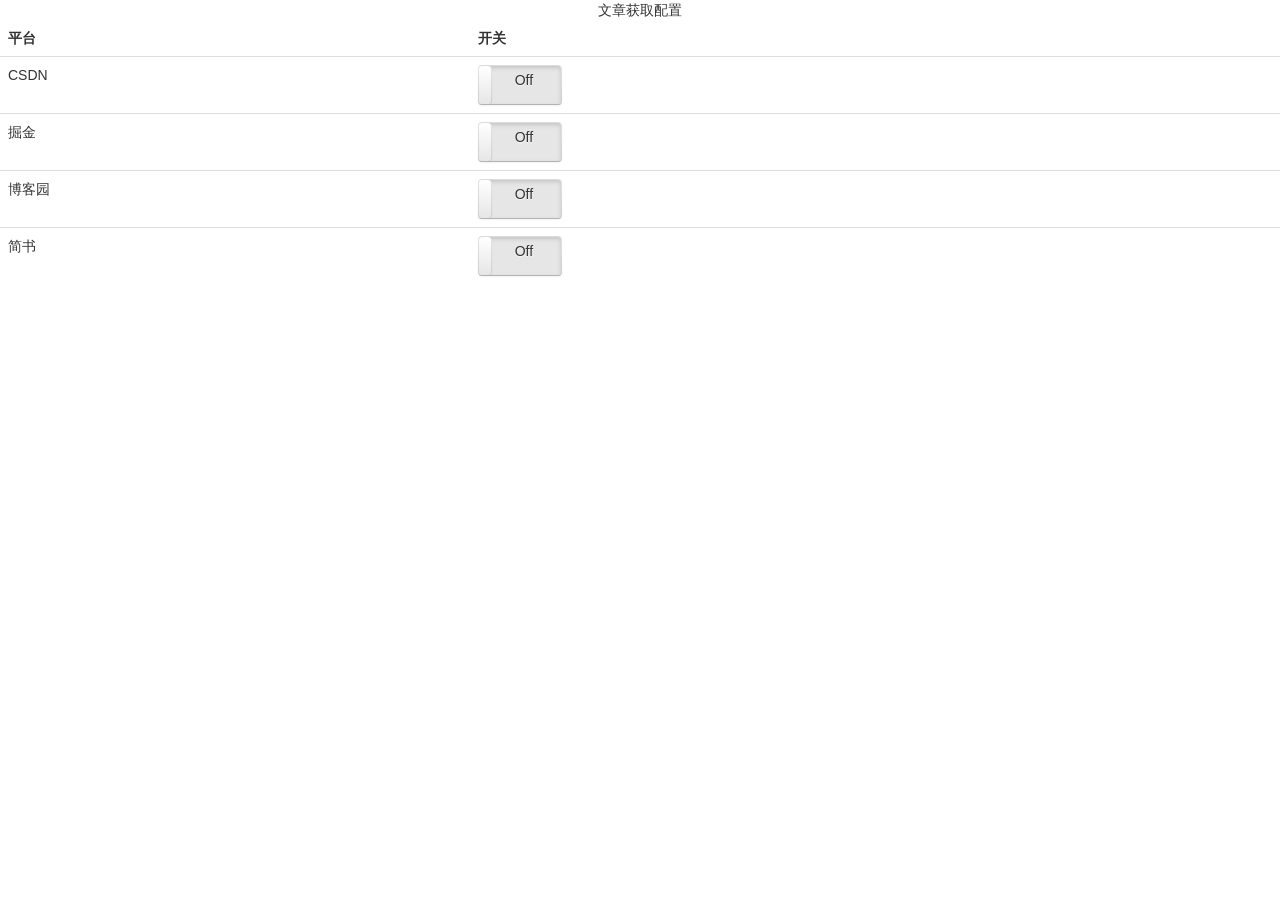
==== html/index.html @ 1c3d549b "完成简书文章复制" ====
<!DOCTYPE html>
<html lang="en">
<head>
    <meta charset="UTF-8">
    <meta name="viewport" content="width=device-width, initial-scale=1.0">
    <title>Title</title>
    <link rel="stylesheet" href="../css/bootstrap-responsive.min.css">
    <link rel="stylesheet" href="../css/bootstrap.min.css">
    <script src="../js/baseJs/jquery-2.2.1.js"></script>
    <script src="../js/baseJs/bootstrap.min.js"></script>
    <link href="../css/bootstrap-toggle.min.css" rel="stylesheet">
    <script src="../js/baseJs/bootstrap-toggle.min.js"></script>
    <script src="../js/index.js"></script>
    <script src="../css/index.css"></script>
</head>
<body>

<table class="table">
    <caption>文章获取配置</caption>
    <thead>
    <tr>
        <th>平台</th>
        <th>开关</th>
    </tr>
    </thead>
    <tbody>
    <tr>
        <td>CSDN</td>
        <td><input type="checkbox" data-toggle="toggle" name="csdn" data-size="small"></td>
    </tr>
    <tr>
        <td>掘金</td>
        <td><input type="checkbox" data-toggle="toggle" name="juejin" data-size="small"></td>
    </tr>
    <tr>
        <td>博客园</td>
        <td><input type="checkbox" data-toggle="toggle" name="bokeyuan" data-size="small"></td>
    </tr>
    <tr>
        <td>简书</td>
        <td><input type="checkbox" data-toggle="toggle" name="jianshu" data-size="small"></td>
    </tr>
    </tbody>
</table>


</body>
</html>
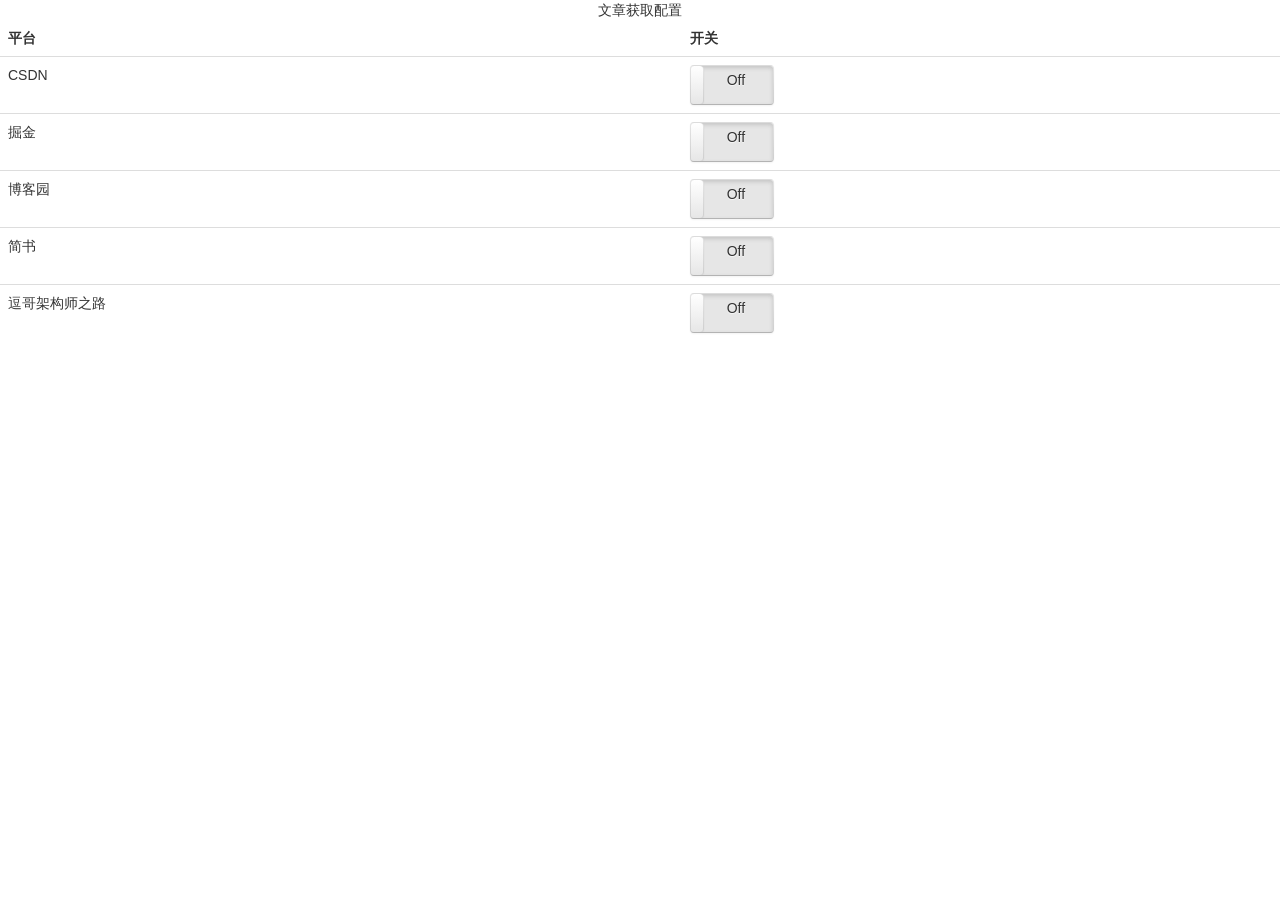
==== commit dcbfb5d7: "add" ====
--- a/html/index.html
+++ b/html/index.html
@@ -40,8 +40,14 @@
         <td>简书</td>
         <td><input type="checkbox" data-toggle="toggle" name="jianshu" data-size="small"></td>
     </tr>
+
+    <tr>
+        <td>逗哥架构师之路</td>
+        <td><input type="checkbox" data-toggle="toggle" name="dgstack" data-size="small"></td>
+    </tr>
     </tbody>
 </table>
+
 
 
 </body>
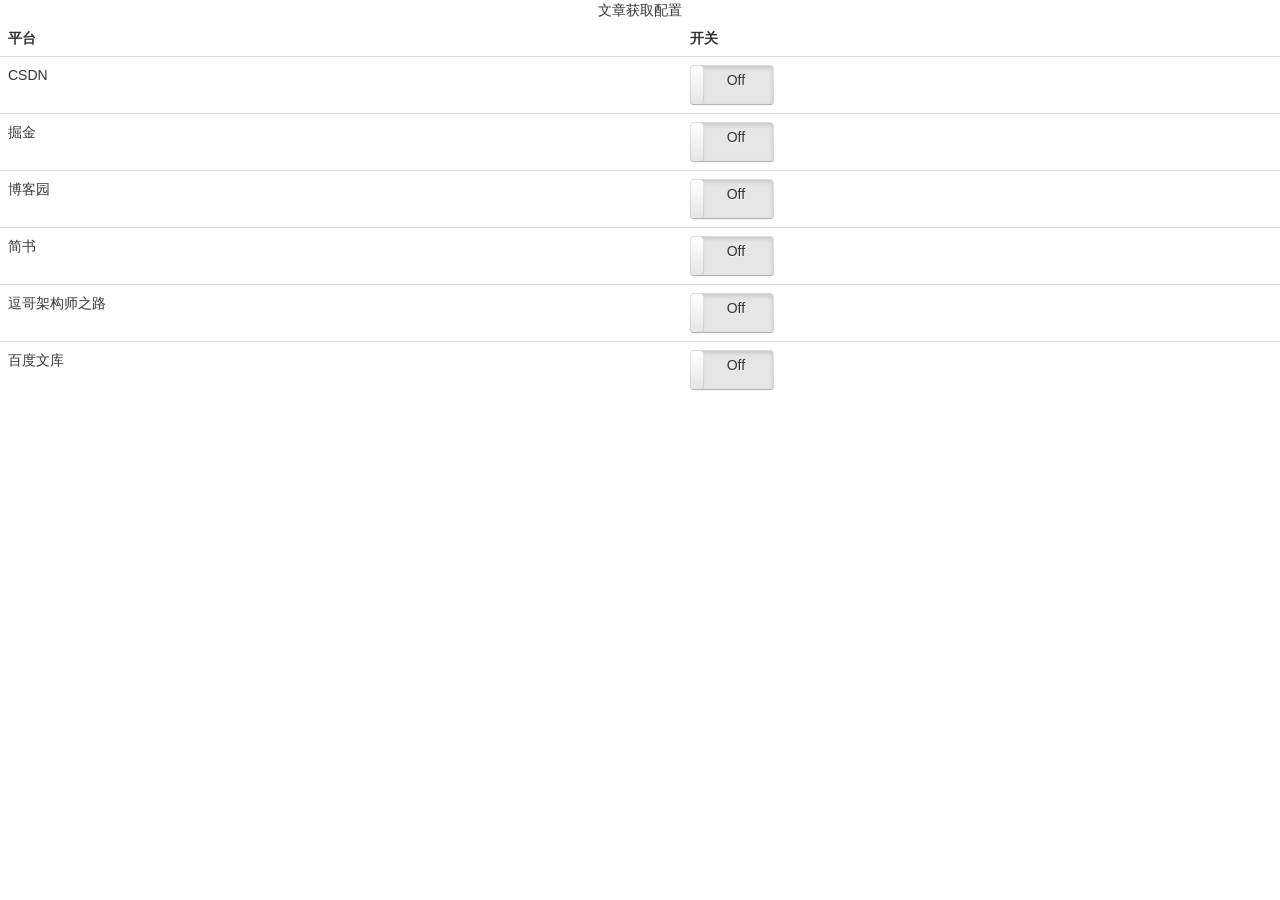
==== commit 2ffb9988: "updagte" ====
--- a/html/index.html
+++ b/html/index.html
@@ -45,6 +45,11 @@
         <td>逗哥架构师之路</td>
         <td><input type="checkbox" data-toggle="toggle" name="dgstack" data-size="small"></td>
     </tr>
+
+    <tr>
+        <td>百度文库</td>
+        <td><input type="checkbox" data-toggle="toggle" name="bdwk" data-size="small"></td>
+    </tr>
     </tbody>
 </table>
 
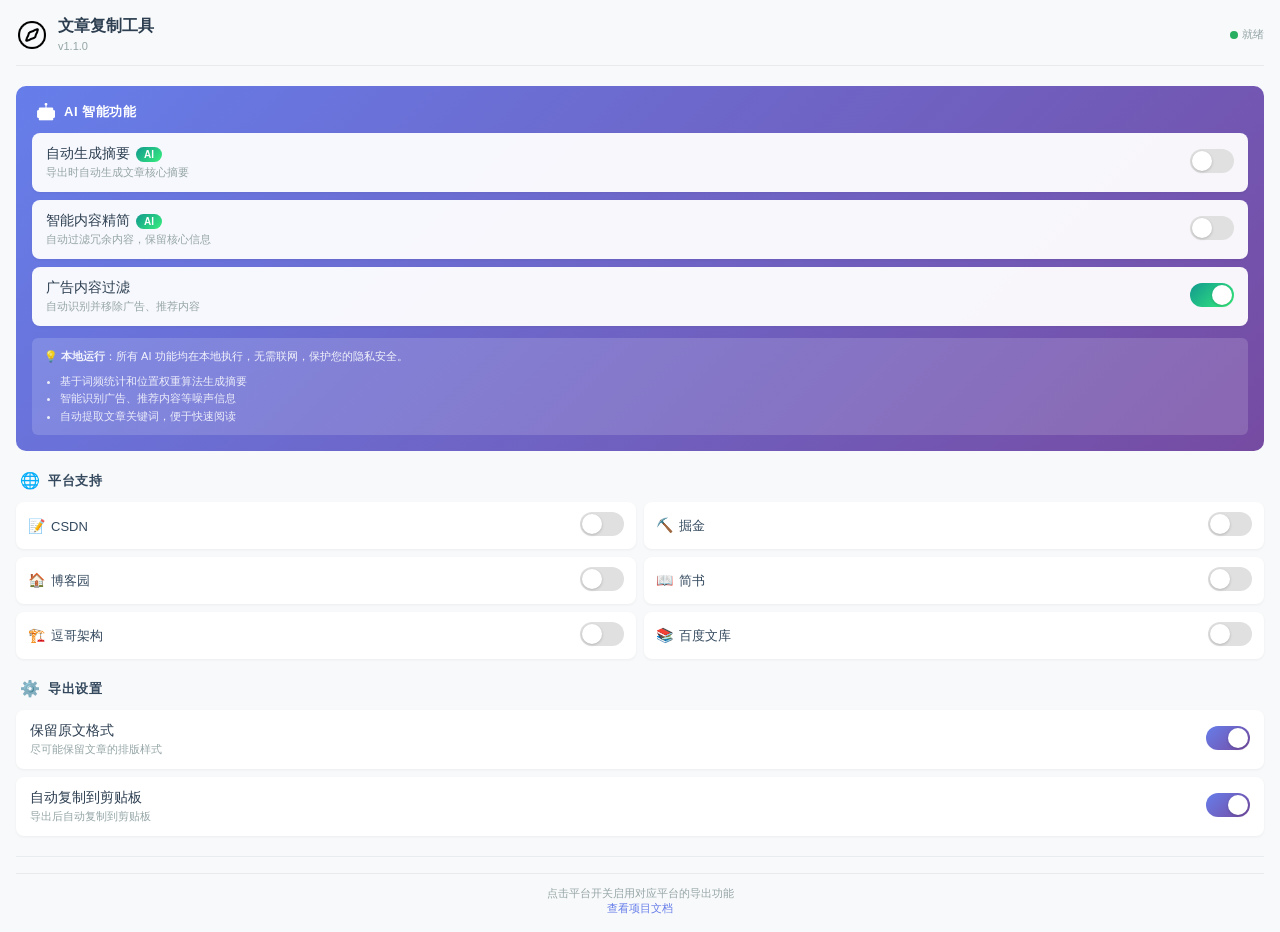
==== commit a3711add: "feat: 首次提交我的代码" ====
--- a/html/index.html
+++ b/html/index.html
@@ -1,63 +1,183 @@
 <!DOCTYPE html>
-<html lang="en">
+<html lang="zh-CN">
 <head>
     <meta charset="UTF-8">
     <meta name="viewport" content="width=device-width, initial-scale=1.0">
-    <title>Title</title>
-    <link rel="stylesheet" href="../css/bootstrap-responsive.min.css">
-    <link rel="stylesheet" href="../css/bootstrap.min.css">
+    <title>文章复制工具</title>
+    <link rel="stylesheet" href="../css/style.css">
     <script src="../js/baseJs/jquery-2.2.1.js"></script>
-    <script src="../js/baseJs/bootstrap.min.js"></script>
-    <link href="../css/bootstrap-toggle.min.css" rel="stylesheet">
-    <script src="../js/baseJs/bootstrap-toggle.min.js"></script>
     <script src="../js/index.js"></script>
-    <script src="../css/index.css"></script>
 </head>
 <body>
+    <div class="container">
+        <header class="header">
+            <div class="header-title">
+                <img src="../img/icon.png" alt="Logo" class="header-icon">
+                <div>
+                    <h1>文章复制工具</h1>
+                    <span class="header-version">v1.1.0</span>
+                </div>
+            </div>
+            <div class="status-indicator">
+                <span class="status-dot"></span>
+                <span style="font-size: 11px; color: #95a5a6;">就绪</span>
+            </div>
+        </header>
 
-<table class="table">
-    <caption>文章获取配置</caption>
-    <thead>
-    <tr>
-        <th>平台</th>
-        <th>开关</th>
-    </tr>
-    </thead>
-    <tbody>
-    <tr>
-        <td>CSDN</td>
-        <td><input type="checkbox" data-toggle="toggle" name="csdn" data-size="small"></td>
-    </tr>
-    <tr>
-        <td>掘金</td>
-        <td><input type="checkbox" data-toggle="toggle" name="juejin" data-size="small"></td>
-    </tr>
-    <tr>
-        <td>博客园</td>
-        <td><input type="checkbox" data-toggle="toggle" name="bokeyuan" data-size="small"></td>
-    </tr>
-    <tr>
-        <td>简书</td>
-        <td><input type="checkbox" data-toggle="toggle" name="jianshu" data-size="small"></td>
-    </tr>
+        <section class="ai-features">
+            <div class="section-header">
+                <span class="section-icon">🤖</span>
+                <span class="section-title">AI 智能功能</span>
+            </div>
+            
+            <div class="settings-list">
+                <div class="setting-item ai-item">
+                    <div class="setting-info">
+                        <div style="display: flex; align-items: center;">
+                            <span class="setting-label">自动生成摘要</span>
+                            <span class="ai-badge">AI</span>
+                        </div>
+                        <span class="setting-desc">导出时自动生成文章核心摘要</span>
+                    </div>
+                    <label class="toggle">
+                        <input type="checkbox" id="aiSummary" class="toggle-switch ai-toggle">
+                    </label>
+                </div>
 
-    <tr>
-        <td>逗哥架构师之路</td>
-        <td><input type="checkbox" data-toggle="toggle" name="dgstack" data-size="small"></td>
-    </tr>
+                <div class="setting-item ai-item">
+                    <div class="setting-info">
+                        <div style="display: flex; align-items: center;">
+                            <span class="setting-label">智能内容精简</span>
+                            <span class="ai-badge">AI</span>
+                        </div>
+                        <span class="setting-desc">自动过滤冗余内容，保留核心信息</span>
+                    </div>
+                    <label class="toggle">
+                        <input type="checkbox" id="aiSimplify" class="toggle-switch ai-toggle">
+                    </label>
+                </div>
 
-    <tr>
-        <td>百度文库</td>
-        <td><input type="checkbox" data-toggle="toggle" name="bdwk" data-size="small"></td>
-    </tr>
-    </tbody>
-</table>
+                <div class="setting-item ai-item">
+                    <div class="setting-info">
+                        <span class="setting-label">广告内容过滤</span>
+                        <span class="setting-desc">自动识别并移除广告、推荐内容</span>
+                    </div>
+                    <label class="toggle">
+                        <input type="checkbox" id="adFilter" class="toggle-switch ai-toggle" checked>
+                    </label>
+                </div>
+            </div>
 
+            <div class="ai-features-info">
+                <p>💡 <strong>本地运行</strong>：所有 AI 功能均在本地执行，无需联网，保护您的隐私安全。</p>
+                <ul>
+                    <li>基于词频统计和位置权重算法生成摘要</li>
+                    <li>智能识别广告、推荐内容等噪声信息</li>
+                    <li>自动提取文章关键词，便于快速阅读</li>
+                </ul>
+            </div>
+        </section>
 
+        <section class="section">
+            <div class="section-header">
+                <span class="section-icon">🌐</span>
+                <span class="section-title">平台支持</span>
+            </div>
+            
+            <div class="platforms-grid">
+                <div class="platform-item">
+                    <span class="platform-name">
+                        <span class="platform-icon">📝</span>CSDN
+                    </span>
+                    <label class="toggle">
+                        <input type="checkbox" id="csdn" class="toggle-switch">
+                    </label>
+                </div>
 
+                <div class="platform-item">
+                    <span class="platform-name">
+                        <span class="platform-icon">⛏️</span>掘金
+                    </span>
+                    <label class="toggle">
+                        <input type="checkbox" id="juejin" class="toggle-switch">
+                    </label>
+                </div>
+
+                <div class="platform-item">
+                    <span class="platform-name">
+                        <span class="platform-icon">🏠</span>博客园
+                    </span>
+                    <label class="toggle">
+                        <input type="checkbox" id="bokeyuan" class="toggle-switch">
+                    </label>
+                </div>
+
+                <div class="platform-item">
+                    <span class="platform-name">
+                        <span class="platform-icon">📖</span>简书
+                    </span>
+                    <label class="toggle">
+                        <input type="checkbox" id="jianshu" class="toggle-switch">
+                    </label>
+                </div>
+
+                <div class="platform-item">
+                    <span class="platform-name">
+                        <span class="platform-icon">🏗️</span>逗哥架构
+                    </span>
+                    <label class="toggle">
+                        <input type="checkbox" id="dgstack" class="toggle-switch">
+                    </label>
+                </div>
+
+                <div class="platform-item">
+                    <span class="platform-name">
+                        <span class="platform-icon">📚</span>百度文库
+                    </span>
+                    <label class="toggle">
+                        <input type="checkbox" id="bdwk" class="toggle-switch">
+                    </label>
+                </div>
+            </div>
+        </section>
+
+        <section class="section">
+            <div class="section-header">
+                <span class="section-icon">⚙️</span>
+                <span class="section-title">导出设置</span>
+            </div>
+            
+            <div class="settings-list">
+                <div class="setting-item">
+                    <div class="setting-info">
+                        <span class="setting-label">保留原文格式</span>
+                        <span class="setting-desc">尽可能保留文章的排版样式</span>
+                    </div>
+                    <label class="toggle">
+                        <input type="checkbox" id="keepFormat" class="toggle-switch" checked>
+                    </label>
+                </div>
+
+                <div class="setting-item">
+                    <div class="setting-info">
+                        <span class="setting-label">自动复制到剪贴板</span>
+                        <span class="setting-desc">导出后自动复制到剪贴板</span>
+                    </div>
+                    <label class="toggle">
+                        <input type="checkbox" id="autoCopy" class="toggle-switch" checked>
+                    </label>
+                </div>
+            </div>
+        </section>
+
+        <div class="divider"></div>
+
+        <footer class="footer">
+            <p class="footer-text">
+                点击平台开关启用对应平台的导出功能<br>
+                <a href="https://github.com/fandsimple/chrome_copy" class="footer-link" target="_blank">查看项目文档</a>
+            </p>
+        </footer>
+    </div>
 </body>
 </html>
-
-
-
-
--- a/css/style.css
+++ b/css/style.css
@@ -0,0 +1,379 @@
+* {
+    margin: 0;
+    padding: 0;
+    box-sizing: border-box;
+}
+
+body {
+    font-family: -apple-system, BlinkMacSystemFont, 'Segoe UI', Roboto, 'Helvetica Neue', Arial, sans-serif;
+    font-size: 14px;
+    color: #333;
+    background-color: #f8f9fa;
+    min-width: 320px;
+}
+
+.container {
+    padding: 16px;
+}
+
+.header {
+    display: flex;
+    align-items: center;
+    justify-content: space-between;
+    margin-bottom: 20px;
+    padding-bottom: 12px;
+    border-bottom: 1px solid #e9ecef;
+}
+
+.header-title {
+    display: flex;
+    align-items: center;
+    gap: 10px;
+}
+
+.header-icon {
+    width: 32px;
+    height: 32px;
+    border-radius: 6px;
+}
+
+.header-title h1 {
+    font-size: 16px;
+    font-weight: 600;
+    color: #2c3e50;
+}
+
+.header-version {
+    font-size: 11px;
+    color: #95a5a6;
+}
+
+.section {
+    margin-bottom: 20px;
+}
+
+.section-header {
+    display: flex;
+    align-items: center;
+    gap: 8px;
+    margin-bottom: 12px;
+    padding-left: 4px;
+}
+
+.section-icon {
+    font-size: 16px;
+}
+
+.section-title {
+    font-size: 13px;
+    font-weight: 600;
+    color: #34495e;
+    text-transform: uppercase;
+    letter-spacing: 0.5px;
+}
+
+.ai-features {
+    background: linear-gradient(135deg, #667eea 0%, #764ba2 100%);
+    border-radius: 10px;
+    padding: 16px;
+    margin-bottom: 20px;
+}
+
+.ai-features .section-title {
+    color: #fff;
+}
+
+.ai-features .section-icon {
+    filter: brightness(0) invert(1);
+}
+
+.settings-list {
+    display: flex;
+    flex-direction: column;
+    gap: 8px;
+}
+
+.setting-item {
+    display: flex;
+    align-items: center;
+    justify-content: space-between;
+    padding: 12px 14px;
+    background: #fff;
+    border-radius: 8px;
+    box-shadow: 0 1px 3px rgba(0, 0, 0, 0.05);
+    transition: all 0.2s ease;
+}
+
+.setting-item:hover {
+    box-shadow: 0 2px 8px rgba(0, 0, 0, 0.08);
+    transform: translateY(-1px);
+}
+
+.setting-item.ai-item {
+    background: rgba(255, 255, 255, 0.95);
+}
+
+.setting-info {
+    display: flex;
+    flex-direction: column;
+    gap: 2px;
+}
+
+.setting-label {
+    font-size: 14px;
+    font-weight: 500;
+    color: #2c3e50;
+}
+
+.setting-desc {
+    font-size: 11px;
+    color: #95a5a6;
+}
+
+.platforms-grid {
+    display: grid;
+    grid-template-columns: repeat(2, 1fr);
+    gap: 8px;
+}
+
+.platform-item {
+    display: flex;
+    align-items: center;
+    justify-content: space-between;
+    padding: 10px 12px;
+    background: #fff;
+    border-radius: 8px;
+    box-shadow: 0 1px 3px rgba(0, 0, 0, 0.05);
+    transition: all 0.2s ease;
+}
+
+.platform-item:hover {
+    box-shadow: 0 2px 8px rgba(0, 0, 0, 0.08);
+}
+
+.platform-name {
+    font-size: 13px;
+    font-weight: 500;
+    color: #34495e;
+}
+
+.platform-icon {
+    font-size: 14px;
+    margin-right: 6px;
+}
+
+.toggle-switch {
+    position: relative;
+    width: 44px;
+    height: 24px;
+    -webkit-appearance: none;
+    appearance: none;
+    background: #e0e0e0;
+    border-radius: 12px;
+    cursor: pointer;
+    transition: background 0.3s ease;
+    border: none;
+    outline: none;
+}
+
+.toggle-switch::before {
+    content: '';
+    position: absolute;
+    width: 20px;
+    height: 20px;
+    border-radius: 50%;
+    background: #fff;
+    top: 2px;
+    left: 2px;
+    transition: transform 0.3s ease;
+    box-shadow: 0 1px 3px rgba(0, 0, 0, 0.2);
+}
+
+.toggle-switch:checked {
+    background: linear-gradient(135deg, #667eea 0%, #764ba2 100%);
+}
+
+.toggle-switch:checked::before {
+    transform: translateX(20px);
+}
+
+.toggle-switch:focus {
+    outline: none;
+    box-shadow: 0 0 0 3px rgba(102, 126, 234, 0.3);
+}
+
+.toggle-switch.ai-toggle:checked {
+    background: linear-gradient(135deg, #11998e 0%, #38ef7d 100%);
+}
+
+.divider {
+    height: 1px;
+    background: #e9ecef;
+    margin: 16px 0;
+}
+
+.footer {
+    text-align: center;
+    padding-top: 12px;
+    border-top: 1px solid #e9ecef;
+}
+
+.footer-text {
+    font-size: 11px;
+    color: #95a5a6;
+}
+
+.footer-link {
+    color: #667eea;
+    text-decoration: none;
+}
+
+.footer-link:hover {
+    text-decoration: underline;
+}
+
+.ai-badge {
+    display: inline-flex;
+    align-items: center;
+    gap: 4px;
+    background: linear-gradient(135deg, #11998e 0%, #38ef7d 100%);
+    color: #fff;
+    padding: 2px 8px;
+    border-radius: 10px;
+    font-size: 10px;
+    font-weight: 600;
+    margin-left: 6px;
+}
+
+.tooltip {
+    position: relative;
+}
+
+.tooltip:hover::after {
+    content: attr(data-tooltip);
+    position: absolute;
+    bottom: 100%;
+    left: 50%;
+    transform: translateX(-50%);
+    background: #34495e;
+    color: #fff;
+    padding: 6px 10px;
+    border-radius: 4px;
+    font-size: 11px;
+    white-space: nowrap;
+    z-index: 100;
+    margin-bottom: 4px;
+}
+
+.info-icon {
+    display: inline-flex;
+    align-items: center;
+    justify-content: center;
+    width: 14px;
+    height: 14px;
+    border-radius: 50%;
+    background: #e9ecef;
+    color: #7f8c8d;
+    font-size: 10px;
+    cursor: help;
+    margin-left: 4px;
+}
+
+.settings-actions {
+    display: flex;
+    gap: 8px;
+    margin-top: 16px;
+}
+
+.btn {
+    flex: 1;
+    padding: 10px 16px;
+    border: none;
+    border-radius: 8px;
+    font-size: 13px;
+    font-weight: 500;
+    cursor: pointer;
+    transition: all 0.2s ease;
+}
+
+.btn-primary {
+    background: linear-gradient(135deg, #667eea 0%, #764ba2 100%);
+    color: #fff;
+}
+
+.btn-primary:hover {
+    box-shadow: 0 4px 12px rgba(102, 126, 234, 0.4);
+    transform: translateY(-1px);
+}
+
+.btn-secondary {
+    background: #e9ecef;
+    color: #495057;
+}
+
+.btn-secondary:hover {
+    background: #dee2e6;
+}
+
+.status-indicator {
+    display: inline-flex;
+    align-items: center;
+    gap: 4px;
+}
+
+.status-dot {
+    width: 8px;
+    height: 8px;
+    border-radius: 50%;
+    background: #27ae60;
+    animation: pulse 2s infinite;
+}
+
+@keyframes pulse {
+    0%, 100% {
+        opacity: 1;
+    }
+    50% {
+        opacity: 0.5;
+    }
+}
+
+.ai-features-info {
+    background: rgba(255, 255, 255, 0.15);
+    border-radius: 6px;
+    padding: 10px 12px;
+    margin-top: 12px;
+}
+
+.ai-features-info p {
+    font-size: 11px;
+    color: rgba(255, 255, 255, 0.9);
+    line-height: 1.5;
+    margin: 0;
+}
+
+.ai-features-info ul {
+    margin: 8px 0 0 0;
+    padding-left: 16px;
+}
+
+.ai-features-info li {
+    font-size: 11px;
+    color: rgba(255, 255, 255, 0.85);
+    line-height: 1.6;
+}
+
+.empty-state {
+    text-align: center;
+    padding: 24px;
+    color: #95a5a6;
+}
+
+.empty-state-icon {
+    font-size: 32px;
+    margin-bottom: 12px;
+}
+
+.empty-state-text {
+    font-size: 13px;
+}
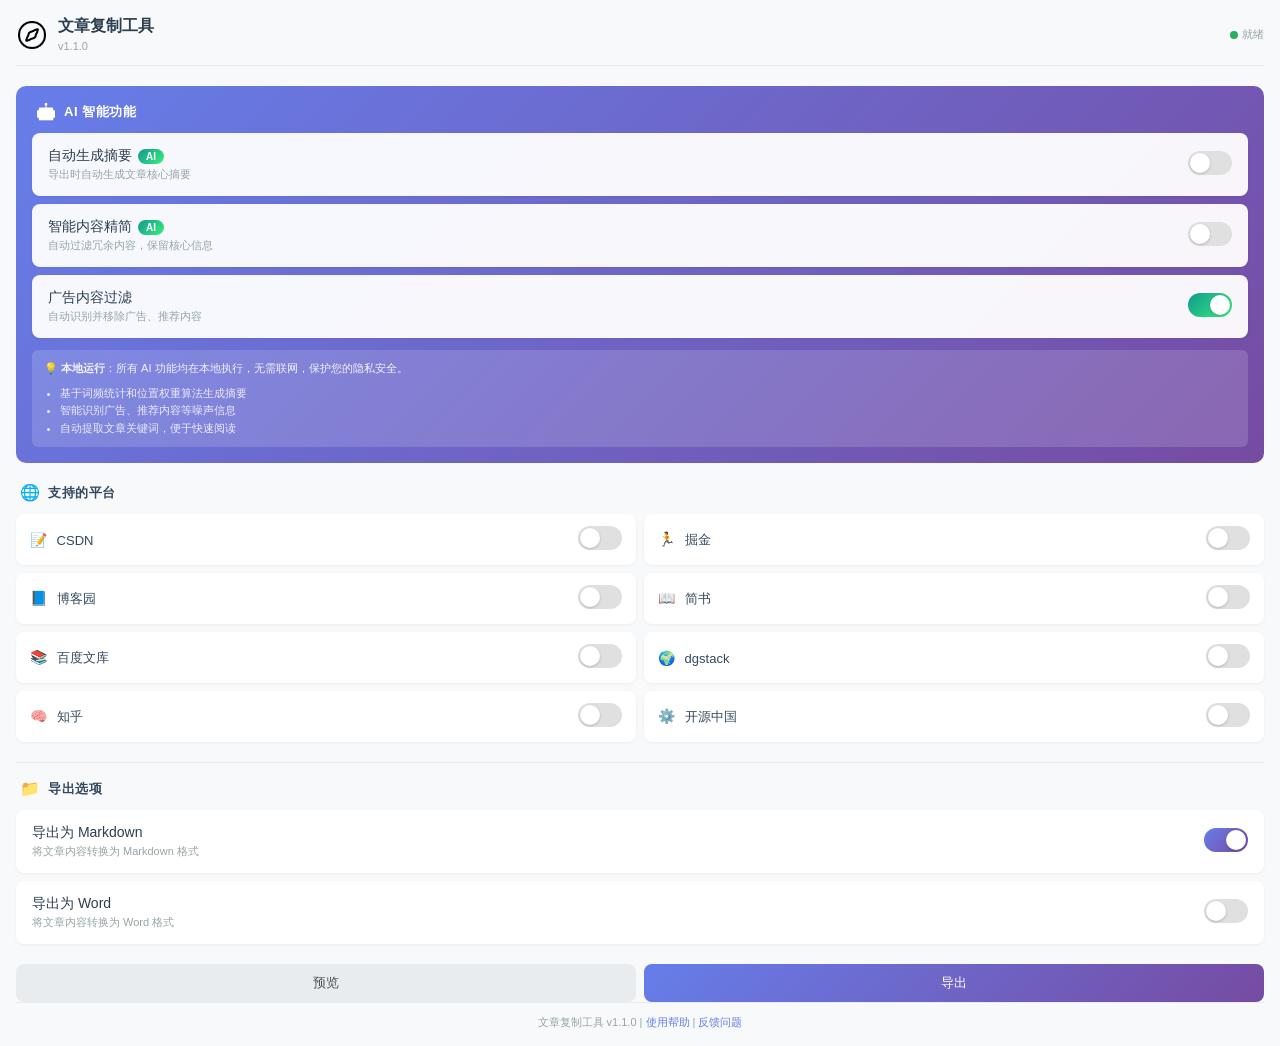
==== commit e934339b: "feat: 首次提交我的代码" ====
--- a/html/index.html
+++ b/html/index.html
@@ -81,103 +81,144 @@
         <section class="section">
             <div class="section-header">
                 <span class="section-icon">🌐</span>
-                <span class="section-title">平台支持</span>
+                <span class="section-title">支持的平台</span>
             </div>
             
             <div class="platforms-grid">
                 <div class="platform-item">
-                    <span class="platform-name">
-                        <span class="platform-icon">📝</span>CSDN
-                    </span>
-                    <label class="toggle">
-                        <input type="checkbox" id="csdn" class="toggle-switch">
-                    </label>
-                </div>
-
-                <div class="platform-item">
-                    <span class="platform-name">
-                        <span class="platform-icon">⛏️</span>掘金
-                    </span>
-                    <label class="toggle">
-                        <input type="checkbox" id="juejin" class="toggle-switch">
-                    </label>
-                </div>
-
-                <div class="platform-item">
-                    <span class="platform-name">
-                        <span class="platform-icon">🏠</span>博客园
-                    </span>
-                    <label class="toggle">
-                        <input type="checkbox" id="bokeyuan" class="toggle-switch">
-                    </label>
-                </div>
-
-                <div class="platform-item">
-                    <span class="platform-name">
-                        <span class="platform-icon">📖</span>简书
-                    </span>
-                    <label class="toggle">
-                        <input type="checkbox" id="jianshu" class="toggle-switch">
-                    </label>
-                </div>
-
-                <div class="platform-item">
-                    <span class="platform-name">
-                        <span class="platform-icon">🏗️</span>逗哥架构
-                    </span>
-                    <label class="toggle">
-                        <input type="checkbox" id="dgstack" class="toggle-switch">
-                    </label>
-                </div>
-
-                <div class="platform-item">
-                    <span class="platform-name">
-                        <span class="platform-icon">📚</span>百度文库
-                    </span>
-                    <label class="toggle">
-                        <input type="checkbox" id="bdwk" class="toggle-switch">
+                    <div class="platform-name">
+                        <span class="platform-icon">📝</span> CSDN
+                    </div>
+                    <label class="toggle">
+                        <input type="checkbox" name="csdn" class="toggle-switch">
+                    </label>
+                </div>
+                
+                <div class="platform-item">
+                    <div class="platform-name">
+                        <span class="platform-icon">🏃</span> 掘金
+                    </div>
+                    <label class="toggle">
+                        <input type="checkbox" name="juejin" class="toggle-switch">
+                    </label>
+                </div>
+                
+                <div class="platform-item">
+                    <div class="platform-name">
+                        <span class="platform-icon">📘</span> 博客园
+                    </div>
+                    <label class="toggle">
+                        <input type="checkbox" name="bokeyuan" class="toggle-switch">
+                    </label>
+                </div>
+                
+                <div class="platform-item">
+                    <div class="platform-name">
+                        <span class="platform-icon">📖</span> 简书
+                    </div>
+                    <label class="toggle">
+                        <input type="checkbox" name="jianshu" class="toggle-switch">
+                    </label>
+                </div>
+                
+                <div class="platform-item">
+                    <div class="platform-name">
+                        <span class="platform-icon">📚</span> 百度文库
+                    </div>
+                    <label class="toggle">
+                        <input type="checkbox" name="bdwk" class="toggle-switch">
+                    </label>
+                </div>
+                
+                <div class="platform-item">
+                    <div class="platform-name">
+                        <span class="platform-icon">🌍</span> dgstack
+                    </div>
+                    <label class="toggle">
+                        <input type="checkbox" name="dgstack" class="toggle-switch">
+                    </label>
+                </div>
+                
+                <div class="platform-item">
+                    <div class="platform-name">
+                        <span class="platform-icon">🧠</span> 知乎
+                    </div>
+                    <label class="toggle">
+                        <input type="checkbox" name="zhihu" class="toggle-switch">
+                    </label>
+                </div>
+                
+                <div class="platform-item">
+                    <div class="platform-name">
+                        <span class="platform-icon">⚙️</span> 开源中国
+                    </div>
+                    <label class="toggle">
+                        <input type="checkbox" name="oschina" class="toggle-switch">
                     </label>
                 </div>
             </div>
         </section>
+
+        <div class="divider"></div>
 
         <section class="section">
             <div class="section-header">
-                <span class="section-icon">⚙️</span>
-                <span class="section-title">导出设置</span>
+                <span class="section-icon">📁</span>
+                <span class="section-title">导出选项</span>
             </div>
             
             <div class="settings-list">
                 <div class="setting-item">
                     <div class="setting-info">
-                        <span class="setting-label">保留原文格式</span>
-                        <span class="setting-desc">尽可能保留文章的排版样式</span>
-                    </div>
-                    <label class="toggle">
-                        <input type="checkbox" id="keepFormat" class="toggle-switch" checked>
-                    </label>
-                </div>
-
+                        <span class="setting-label">导出为 Markdown</span>
+                        <span class="setting-desc">将文章内容转换为 Markdown 格式</span>
+                    </div>
+                    <label class="toggle">
+                        <input type="checkbox" id="exportMarkdown" class="toggle-switch" checked>
+                    </label>
+                </div>
+                
                 <div class="setting-item">
                     <div class="setting-info">
-                        <span class="setting-label">自动复制到剪贴板</span>
-                        <span class="setting-desc">导出后自动复制到剪贴板</span>
-                    </div>
-                    <label class="toggle">
-                        <input type="checkbox" id="autoCopy" class="toggle-switch" checked>
+                        <span class="setting-label">导出为 Word</span>
+                        <span class="setting-desc">将文章内容转换为 Word 格式</span>
+                    </div>
+                    <label class="toggle">
+                        <input type="checkbox" id="exportWord" class="toggle-switch">
                     </label>
                 </div>
             </div>
         </section>
 
-        <div class="divider"></div>
+        <div class="settings-actions">
+            <button class="btn btn-secondary" id="previewButton">预览</button>
+            <button class="btn btn-primary" id="exportButton">导出</button>
+        </div>
 
         <footer class="footer">
             <p class="footer-text">
-                点击平台开关启用对应平台的导出功能<br>
-                <a href="https://github.com/fandsimple/chrome_copy" class="footer-link" target="_blank">查看项目文档</a>
+                文章复制工具 v1.1.0 | 
+                <a href="#" class="footer-link">使用帮助</a> | 
+                <a href="#" class="footer-link">反馈问题</a>
             </p>
         </footer>
     </div>
+
+    <!-- 预览模态框 -->
+    <div id="previewModal" class="modal" style="display: none; position: fixed; z-index: 1000; left: 0; top: 0; width: 100%; height: 100%; overflow: auto; background-color: rgba(0,0,0,0.4);">
+        <div class="modal-content" style="background-color: #fefefe; margin: 15% auto; padding: 20px; border: 1px solid #888; width: 80%; max-width: 800px; max-height: 80vh; overflow-y: auto; border-radius: 8px;">
+            <div class="modal-header" style="display: flex; justify-content: space-between; align-items: center; margin-bottom: 16px; padding-bottom: 8px; border-bottom: 1px solid #e9ecef;">
+                <h2 style="font-size: 16px; font-weight: 600; color: #2c3e50;">Markdown 预览</h2>
+                <span class="close" style="color: #aaa; font-size: 28px; font-weight: bold; cursor: pointer;">&times;</span>
+            </div>
+            <div class="modal-body">
+                <pre id="previewContent" style="background-color: #f8f9fa; padding: 16px; border-radius: 6px; white-space: pre-wrap; font-family: 'Courier New', Courier, monospace; font-size: 13px; line-height: 1.5;"></pre>
+            </div>
+            <div class="modal-footer" style="display: flex; justify-content: flex-end; margin-top: 16px; padding-top: 8px; border-top: 1px solid #e9ecef;">
+                <button id="closePreview" class="btn btn-secondary" style="margin-right: 8px;">关闭</button>
+                <button id="downloadMd" class="btn btn-primary">下载 .md 文件</button>
+            </div>
+        </div>
+    </div>
 </body>
-</html>
+</html>
--- a/css/style.css
+++ b/css/style.css
@@ -101,12 +101,14 @@
     background: #fff;
     border-radius: 8px;
     box-shadow: 0 1px 3px rgba(0, 0, 0, 0.05);
-    transition: all 0.2s ease;
+    transition: all 0.3s ease;
+    border: 2px solid transparent;
 }
 
 .setting-item:hover {
-    box-shadow: 0 2px 8px rgba(0, 0, 0, 0.08);
-    transform: translateY(-1px);
+    box-shadow: 0 4px 12px rgba(0, 0, 0, 0.1);
+    transform: translateY(-2px);
+    border-color: rgba(102, 126, 234, 0.3);
 }
 
 .setting-item.ai-item {
@@ -144,11 +146,14 @@
     background: #fff;
     border-radius: 8px;
     box-shadow: 0 1px 3px rgba(0, 0, 0, 0.05);
-    transition: all 0.2s ease;
+    transition: all 0.3s ease;
+    border: 2px solid transparent;
 }
 
 .platform-item:hover {
-    box-shadow: 0 2px 8px rgba(0, 0, 0, 0.08);
+    box-shadow: 0 4px 12px rgba(0, 0, 0, 0.1);
+    transform: translateY(-2px);
+    border-color: rgba(102, 126, 234, 0.3);
 }
 
 .platform-name {
@@ -299,20 +304,34 @@
 .btn-primary {
     background: linear-gradient(135deg, #667eea 0%, #764ba2 100%);
     color: #fff;
+    transition: all 0.3s ease;
 }
 
 .btn-primary:hover {
-    box-shadow: 0 4px 12px rgba(102, 126, 234, 0.4);
-    transform: translateY(-1px);
+    box-shadow: 0 4px 16px rgba(102, 126, 234, 0.5);
+    transform: translateY(-2px);
+}
+
+.btn-primary:active {
+    transform: translateY(0);
+    box-shadow: 0 2px 8px rgba(102, 126, 234, 0.3);
 }
 
 .btn-secondary {
     background: #e9ecef;
     color: #495057;
+    transition: all 0.3s ease;
 }
 
 .btn-secondary:hover {
     background: #dee2e6;
+    box-shadow: 0 2px 8px rgba(0, 0, 0, 0.1);
+    transform: translateY(-1px);
+}
+
+.btn-secondary:active {
+    transform: translateY(0);
+    box-shadow: 0 1px 4px rgba(0, 0, 0, 0.1);
 }
 
 .status-indicator {
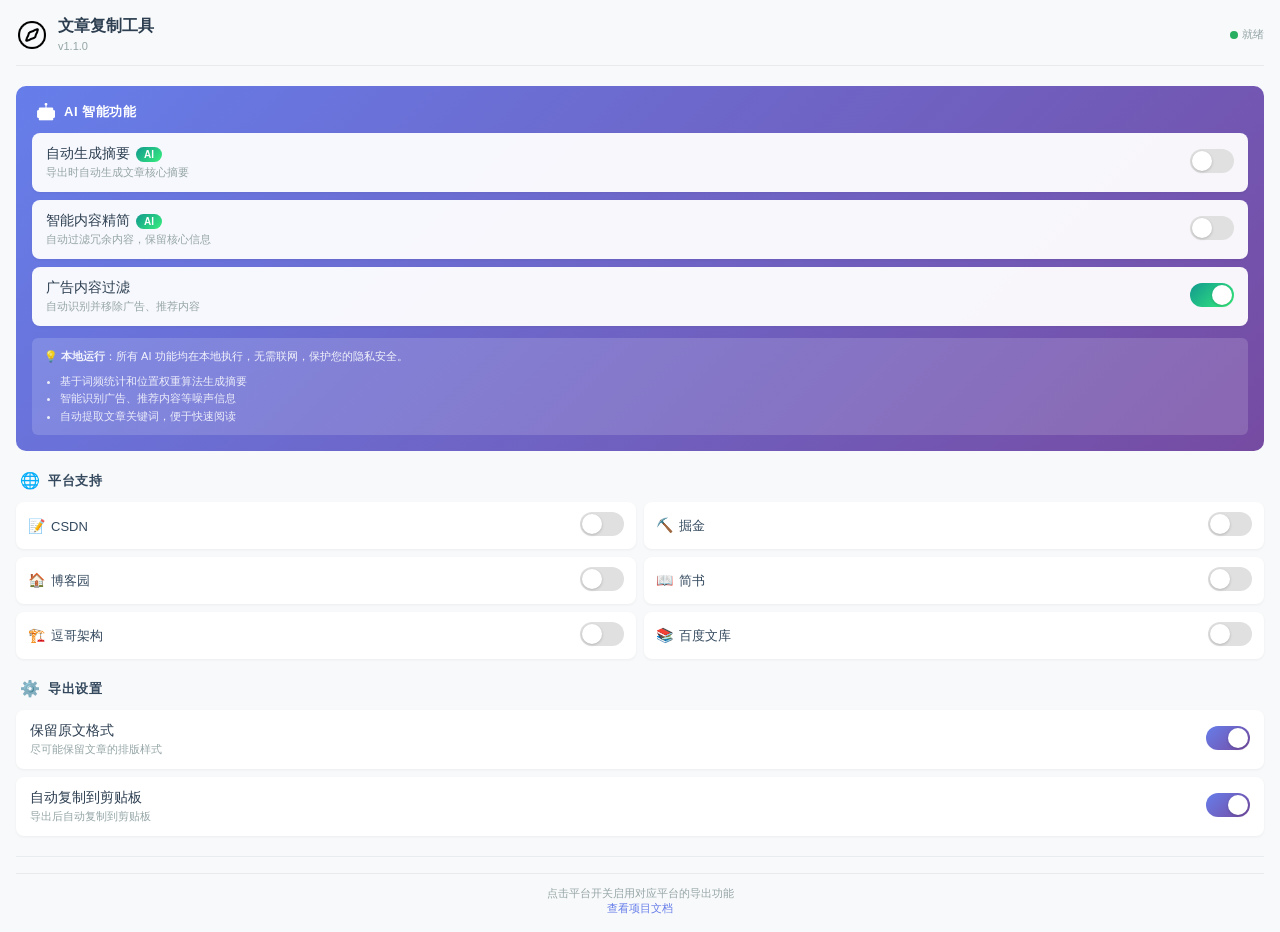
==== commit 2f4a5f06: "Merge pull request #2 from GaoXiang233/Trae1_2026.4.26 .4381994580705371:b8c590b2b696a3c24c8bc91eeff" ====
--- a/html/index.html
+++ b/html/index.html
@@ -81,79 +81,90 @@
         <section class="section">
             <div class="section-header">
                 <span class="section-icon">🌐</span>
-                <span class="section-title">支持的平台</span>
+                <span class="section-title">平台支持</span>
             </div>
             
             <div class="platforms-grid">
                 <div class="platform-item">
-                    <div class="platform-name">
-                        <span class="platform-icon">📝</span> CSDN
+                    <span class="platform-name">
+                        <span class="platform-icon">📝</span>CSDN
+                    </span>
+                    <label class="toggle">
+                        <input type="checkbox" id="csdn" class="toggle-switch">
+                    </label>
+                </div>
+
+                <div class="platform-item">
+                    <span class="platform-name">
+                        <span class="platform-icon">⛏️</span>掘金
+                    </span>
+                    <label class="toggle">
+                        <input type="checkbox" id="juejin" class="toggle-switch">
+                    </label>
+                </div>
+
+                <div class="platform-item">
+                    <span class="platform-name">
+                        <span class="platform-icon">🏠</span>博客园
+                    </span>
+                    <label class="toggle">
+                        <input type="checkbox" id="bokeyuan" class="toggle-switch">
+                    </label>
+                </div>
+
+                <div class="platform-item">
+                    <span class="platform-name">
+                        <span class="platform-icon">📖</span>简书
+                    </span>
+                    <label class="toggle">
+                        <input type="checkbox" id="jianshu" class="toggle-switch">
+                    </label>
+                </div>
+
+                <div class="platform-item">
+                    <span class="platform-name">
+                        <span class="platform-icon">🏗️</span>逗哥架构
+                    </span>
+                    <label class="toggle">
+                        <input type="checkbox" id="dgstack" class="toggle-switch">
+                    </label>
+                </div>
+
+                <div class="platform-item">
+                    <span class="platform-name">
+                        <span class="platform-icon">📚</span>百度文库
+                    </span>
+                    <label class="toggle">
+                        <input type="checkbox" id="bdwk" class="toggle-switch">
+                    </label>
+                </div>
+            </div>
+        </section>
+
+        <section class="section">
+            <div class="section-header">
+                <span class="section-icon">⚙️</span>
+                <span class="section-title">导出设置</span>
+            </div>
+            
+            <div class="settings-list">
+                <div class="setting-item">
+                    <div class="setting-info">
+                        <span class="setting-label">保留原文格式</span>
+                        <span class="setting-desc">尽可能保留文章的排版样式</span>
                     </div>
                     <label class="toggle">
-                        <input type="checkbox" name="csdn" class="toggle-switch">
+                        <input type="checkbox" id="keepFormat" class="toggle-switch" checked>
                     </label>
                 </div>
-                
-                <div class="platform-item">
-                    <div class="platform-name">
-                        <span class="platform-icon">🏃</span> 掘金
+
+                <div class="setting-item">
+                    <div class="setting-info">
+                        <span class="setting-label">自动复制到剪贴板</span>
+                        <span class="setting-desc">导出后自动复制到剪贴板</span>
                     </div>
                     <label class="toggle">
-                        <input type="checkbox" name="juejin" class="toggle-switch">
-                    </label>
-                </div>
-                
-                <div class="platform-item">
-                    <div class="platform-name">
-                        <span class="platform-icon">📘</span> 博客园
-                    </div>
-                    <label class="toggle">
-                        <input type="checkbox" name="bokeyuan" class="toggle-switch">
-                    </label>
-                </div>
-                
-                <div class="platform-item">
-                    <div class="platform-name">
-                        <span class="platform-icon">📖</span> 简书
-                    </div>
-                    <label class="toggle">
-                        <input type="checkbox" name="jianshu" class="toggle-switch">
-                    </label>
-                </div>
-                
-                <div class="platform-item">
-                    <div class="platform-name">
-                        <span class="platform-icon">📚</span> 百度文库
-                    </div>
-                    <label class="toggle">
-                        <input type="checkbox" name="bdwk" class="toggle-switch">
-                    </label>
-                </div>
-                
-                <div class="platform-item">
-                    <div class="platform-name">
-                        <span class="platform-icon">🌍</span> dgstack
-                    </div>
-                    <label class="toggle">
-                        <input type="checkbox" name="dgstack" class="toggle-switch">
-                    </label>
-                </div>
-                
-                <div class="platform-item">
-                    <div class="platform-name">
-                        <span class="platform-icon">🧠</span> 知乎
-                    </div>
-                    <label class="toggle">
-                        <input type="checkbox" name="zhihu" class="toggle-switch">
-                    </label>
-                </div>
-                
-                <div class="platform-item">
-                    <div class="platform-name">
-                        <span class="platform-icon">⚙️</span> 开源中国
-                    </div>
-                    <label class="toggle">
-                        <input type="checkbox" name="oschina" class="toggle-switch">
+                        <input type="checkbox" id="autoCopy" class="toggle-switch" checked>
                     </label>
                 </div>
             </div>
@@ -161,64 +172,12 @@
 
         <div class="divider"></div>
 
-        <section class="section">
-            <div class="section-header">
-                <span class="section-icon">📁</span>
-                <span class="section-title">导出选项</span>
-            </div>
-            
-            <div class="settings-list">
-                <div class="setting-item">
-                    <div class="setting-info">
-                        <span class="setting-label">导出为 Markdown</span>
-                        <span class="setting-desc">将文章内容转换为 Markdown 格式</span>
-                    </div>
-                    <label class="toggle">
-                        <input type="checkbox" id="exportMarkdown" class="toggle-switch" checked>
-                    </label>
-                </div>
-                
-                <div class="setting-item">
-                    <div class="setting-info">
-                        <span class="setting-label">导出为 Word</span>
-                        <span class="setting-desc">将文章内容转换为 Word 格式</span>
-                    </div>
-                    <label class="toggle">
-                        <input type="checkbox" id="exportWord" class="toggle-switch">
-                    </label>
-                </div>
-            </div>
-        </section>
-
-        <div class="settings-actions">
-            <button class="btn btn-secondary" id="previewButton">预览</button>
-            <button class="btn btn-primary" id="exportButton">导出</button>
-        </div>
-
         <footer class="footer">
             <p class="footer-text">
-                文章复制工具 v1.1.0 | 
-                <a href="#" class="footer-link">使用帮助</a> | 
-                <a href="#" class="footer-link">反馈问题</a>
+                点击平台开关启用对应平台的导出功能<br>
+                <a href="https://github.com/fandsimple/chrome_copy" class="footer-link" target="_blank">查看项目文档</a>
             </p>
         </footer>
     </div>
-
-    <!-- 预览模态框 -->
-    <div id="previewModal" class="modal" style="display: none; position: fixed; z-index: 1000; left: 0; top: 0; width: 100%; height: 100%; overflow: auto; background-color: rgba(0,0,0,0.4);">
-        <div class="modal-content" style="background-color: #fefefe; margin: 15% auto; padding: 20px; border: 1px solid #888; width: 80%; max-width: 800px; max-height: 80vh; overflow-y: auto; border-radius: 8px;">
-            <div class="modal-header" style="display: flex; justify-content: space-between; align-items: center; margin-bottom: 16px; padding-bottom: 8px; border-bottom: 1px solid #e9ecef;">
-                <h2 style="font-size: 16px; font-weight: 600; color: #2c3e50;">Markdown 预览</h2>
-                <span class="close" style="color: #aaa; font-size: 28px; font-weight: bold; cursor: pointer;">&times;</span>
-            </div>
-            <div class="modal-body">
-                <pre id="previewContent" style="background-color: #f8f9fa; padding: 16px; border-radius: 6px; white-space: pre-wrap; font-family: 'Courier New', Courier, monospace; font-size: 13px; line-height: 1.5;"></pre>
-            </div>
-            <div class="modal-footer" style="display: flex; justify-content: flex-end; margin-top: 16px; padding-top: 8px; border-top: 1px solid #e9ecef;">
-                <button id="closePreview" class="btn btn-secondary" style="margin-right: 8px;">关闭</button>
-                <button id="downloadMd" class="btn btn-primary">下载 .md 文件</button>
-            </div>
-        </div>
-    </div>
 </body>
-</html>+</html>
--- a/css/style.css
+++ b/css/style.css
@@ -101,14 +101,12 @@
     background: #fff;
     border-radius: 8px;
     box-shadow: 0 1px 3px rgba(0, 0, 0, 0.05);
-    transition: all 0.3s ease;
-    border: 2px solid transparent;
+    transition: all 0.2s ease;
 }
 
 .setting-item:hover {
-    box-shadow: 0 4px 12px rgba(0, 0, 0, 0.1);
-    transform: translateY(-2px);
-    border-color: rgba(102, 126, 234, 0.3);
+    box-shadow: 0 2px 8px rgba(0, 0, 0, 0.08);
+    transform: translateY(-1px);
 }
 
 .setting-item.ai-item {
@@ -146,14 +144,11 @@
     background: #fff;
     border-radius: 8px;
     box-shadow: 0 1px 3px rgba(0, 0, 0, 0.05);
-    transition: all 0.3s ease;
-    border: 2px solid transparent;
+    transition: all 0.2s ease;
 }
 
 .platform-item:hover {
-    box-shadow: 0 4px 12px rgba(0, 0, 0, 0.1);
-    transform: translateY(-2px);
-    border-color: rgba(102, 126, 234, 0.3);
+    box-shadow: 0 2px 8px rgba(0, 0, 0, 0.08);
 }
 
 .platform-name {
@@ -304,34 +299,20 @@
 .btn-primary {
     background: linear-gradient(135deg, #667eea 0%, #764ba2 100%);
     color: #fff;
-    transition: all 0.3s ease;
 }
 
 .btn-primary:hover {
-    box-shadow: 0 4px 16px rgba(102, 126, 234, 0.5);
-    transform: translateY(-2px);
-}
-
-.btn-primary:active {
-    transform: translateY(0);
-    box-shadow: 0 2px 8px rgba(102, 126, 234, 0.3);
+    box-shadow: 0 4px 12px rgba(102, 126, 234, 0.4);
+    transform: translateY(-1px);
 }
 
 .btn-secondary {
     background: #e9ecef;
     color: #495057;
-    transition: all 0.3s ease;
 }
 
 .btn-secondary:hover {
     background: #dee2e6;
-    box-shadow: 0 2px 8px rgba(0, 0, 0, 0.1);
-    transform: translateY(-1px);
-}
-
-.btn-secondary:active {
-    transform: translateY(0);
-    box-shadow: 0 1px 4px rgba(0, 0, 0, 0.1);
 }
 
 .status-indicator {
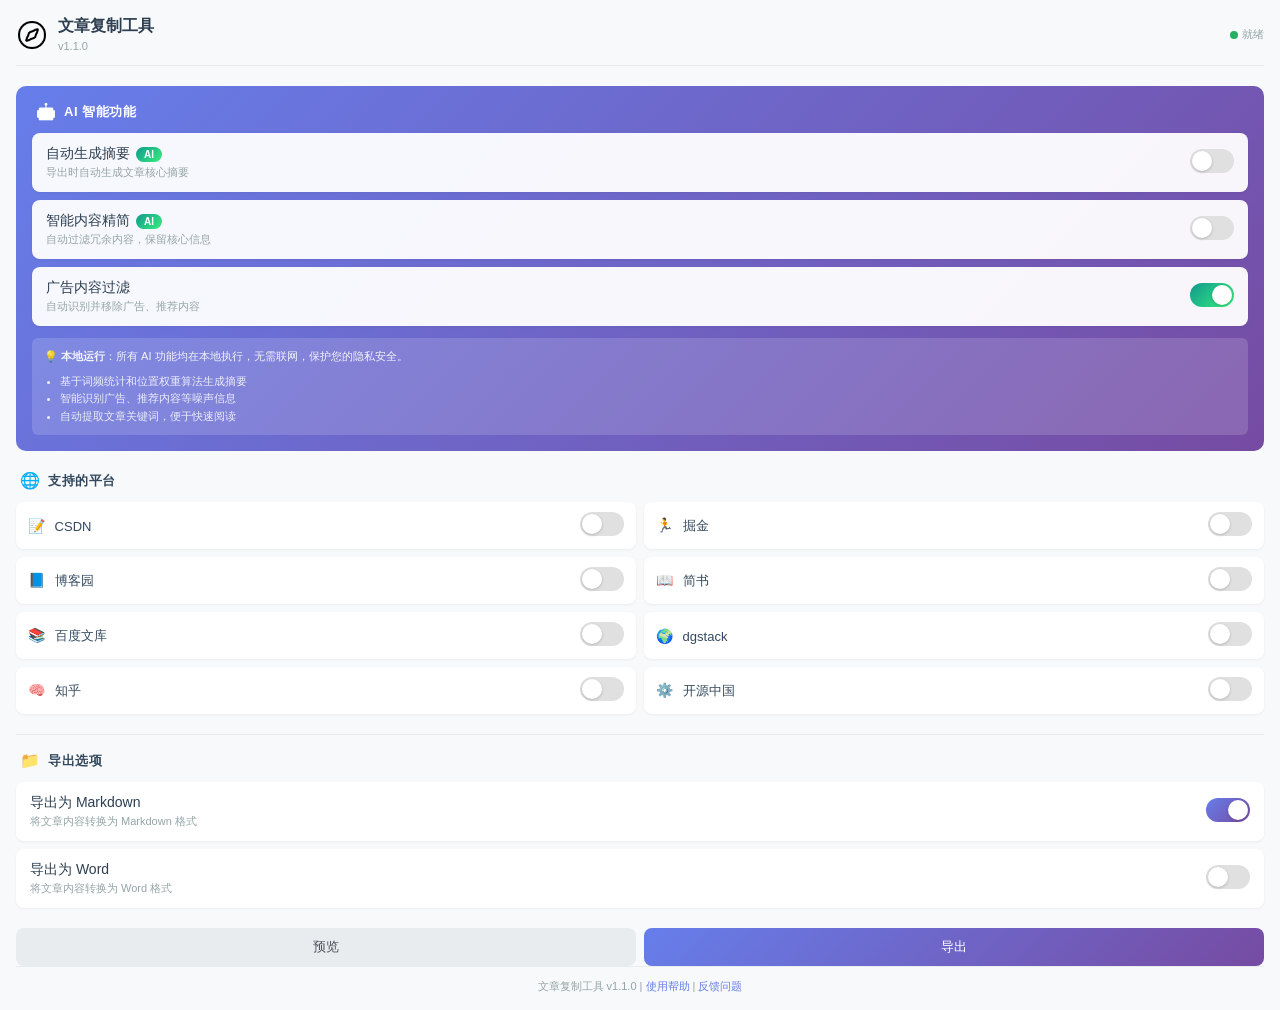
==== commit 9699ba6b: "Merge branch 'master' into Trae5_2026.4.26" ====
--- a/html/index.html
+++ b/html/index.html
@@ -81,103 +81,144 @@
         <section class="section">
             <div class="section-header">
                 <span class="section-icon">🌐</span>
-                <span class="section-title">平台支持</span>
+                <span class="section-title">支持的平台</span>
             </div>
             
             <div class="platforms-grid">
                 <div class="platform-item">
-                    <span class="platform-name">
-                        <span class="platform-icon">📝</span>CSDN
-                    </span>
-                    <label class="toggle">
-                        <input type="checkbox" id="csdn" class="toggle-switch">
-                    </label>
-                </div>
-
-                <div class="platform-item">
-                    <span class="platform-name">
-                        <span class="platform-icon">⛏️</span>掘金
-                    </span>
-                    <label class="toggle">
-                        <input type="checkbox" id="juejin" class="toggle-switch">
-                    </label>
-                </div>
-
-                <div class="platform-item">
-                    <span class="platform-name">
-                        <span class="platform-icon">🏠</span>博客园
-                    </span>
-                    <label class="toggle">
-                        <input type="checkbox" id="bokeyuan" class="toggle-switch">
-                    </label>
-                </div>
-
-                <div class="platform-item">
-                    <span class="platform-name">
-                        <span class="platform-icon">📖</span>简书
-                    </span>
-                    <label class="toggle">
-                        <input type="checkbox" id="jianshu" class="toggle-switch">
-                    </label>
-                </div>
-
-                <div class="platform-item">
-                    <span class="platform-name">
-                        <span class="platform-icon">🏗️</span>逗哥架构
-                    </span>
-                    <label class="toggle">
-                        <input type="checkbox" id="dgstack" class="toggle-switch">
-                    </label>
-                </div>
-
-                <div class="platform-item">
-                    <span class="platform-name">
-                        <span class="platform-icon">📚</span>百度文库
-                    </span>
-                    <label class="toggle">
-                        <input type="checkbox" id="bdwk" class="toggle-switch">
+                    <div class="platform-name">
+                        <span class="platform-icon">📝</span> CSDN
+                    </div>
+                    <label class="toggle">
+                        <input type="checkbox" name="csdn" class="toggle-switch">
+                    </label>
+                </div>
+                
+                <div class="platform-item">
+                    <div class="platform-name">
+                        <span class="platform-icon">🏃</span> 掘金
+                    </div>
+                    <label class="toggle">
+                        <input type="checkbox" name="juejin" class="toggle-switch">
+                    </label>
+                </div>
+                
+                <div class="platform-item">
+                    <div class="platform-name">
+                        <span class="platform-icon">📘</span> 博客园
+                    </div>
+                    <label class="toggle">
+                        <input type="checkbox" name="bokeyuan" class="toggle-switch">
+                    </label>
+                </div>
+                
+                <div class="platform-item">
+                    <div class="platform-name">
+                        <span class="platform-icon">📖</span> 简书
+                    </div>
+                    <label class="toggle">
+                        <input type="checkbox" name="jianshu" class="toggle-switch">
+                    </label>
+                </div>
+                
+                <div class="platform-item">
+                    <div class="platform-name">
+                        <span class="platform-icon">📚</span> 百度文库
+                    </div>
+                    <label class="toggle">
+                        <input type="checkbox" name="bdwk" class="toggle-switch">
+                    </label>
+                </div>
+                
+                <div class="platform-item">
+                    <div class="platform-name">
+                        <span class="platform-icon">🌍</span> dgstack
+                    </div>
+                    <label class="toggle">
+                        <input type="checkbox" name="dgstack" class="toggle-switch">
+                    </label>
+                </div>
+                
+                <div class="platform-item">
+                    <div class="platform-name">
+                        <span class="platform-icon">🧠</span> 知乎
+                    </div>
+                    <label class="toggle">
+                        <input type="checkbox" name="zhihu" class="toggle-switch">
+                    </label>
+                </div>
+                
+                <div class="platform-item">
+                    <div class="platform-name">
+                        <span class="platform-icon">⚙️</span> 开源中国
+                    </div>
+                    <label class="toggle">
+                        <input type="checkbox" name="oschina" class="toggle-switch">
                     </label>
                 </div>
             </div>
         </section>
+
+        <div class="divider"></div>
 
         <section class="section">
             <div class="section-header">
-                <span class="section-icon">⚙️</span>
-                <span class="section-title">导出设置</span>
+                <span class="section-icon">📁</span>
+                <span class="section-title">导出选项</span>
             </div>
             
             <div class="settings-list">
                 <div class="setting-item">
                     <div class="setting-info">
-                        <span class="setting-label">保留原文格式</span>
-                        <span class="setting-desc">尽可能保留文章的排版样式</span>
-                    </div>
-                    <label class="toggle">
-                        <input type="checkbox" id="keepFormat" class="toggle-switch" checked>
-                    </label>
-                </div>
-
+                        <span class="setting-label">导出为 Markdown</span>
+                        <span class="setting-desc">将文章内容转换为 Markdown 格式</span>
+                    </div>
+                    <label class="toggle">
+                        <input type="checkbox" id="exportMarkdown" class="toggle-switch" checked>
+                    </label>
+                </div>
+                
                 <div class="setting-item">
                     <div class="setting-info">
-                        <span class="setting-label">自动复制到剪贴板</span>
-                        <span class="setting-desc">导出后自动复制到剪贴板</span>
-                    </div>
-                    <label class="toggle">
-                        <input type="checkbox" id="autoCopy" class="toggle-switch" checked>
+                        <span class="setting-label">导出为 Word</span>
+                        <span class="setting-desc">将文章内容转换为 Word 格式</span>
+                    </div>
+                    <label class="toggle">
+                        <input type="checkbox" id="exportWord" class="toggle-switch">
                     </label>
                 </div>
             </div>
         </section>
 
-        <div class="divider"></div>
+        <div class="settings-actions">
+            <button class="btn btn-secondary" id="previewButton">预览</button>
+            <button class="btn btn-primary" id="exportButton">导出</button>
+        </div>
 
         <footer class="footer">
             <p class="footer-text">
-                点击平台开关启用对应平台的导出功能<br>
-                <a href="https://github.com/fandsimple/chrome_copy" class="footer-link" target="_blank">查看项目文档</a>
+                文章复制工具 v1.1.0 | 
+                <a href="#" class="footer-link">使用帮助</a> | 
+                <a href="#" class="footer-link">反馈问题</a>
             </p>
         </footer>
     </div>
+
+    <!-- 预览模态框 -->
+    <div id="previewModal" class="modal" style="display: none; position: fixed; z-index: 1000; left: 0; top: 0; width: 100%; height: 100%; overflow: auto; background-color: rgba(0,0,0,0.4);">
+        <div class="modal-content" style="background-color: #fefefe; margin: 15% auto; padding: 20px; border: 1px solid #888; width: 80%; max-width: 800px; max-height: 80vh; overflow-y: auto; border-radius: 8px;">
+            <div class="modal-header" style="display: flex; justify-content: space-between; align-items: center; margin-bottom: 16px; padding-bottom: 8px; border-bottom: 1px solid #e9ecef;">
+                <h2 style="font-size: 16px; font-weight: 600; color: #2c3e50;">Markdown 预览</h2>
+                <span class="close" style="color: #aaa; font-size: 28px; font-weight: bold; cursor: pointer;">&times;</span>
+            </div>
+            <div class="modal-body">
+                <pre id="previewContent" style="background-color: #f8f9fa; padding: 16px; border-radius: 6px; white-space: pre-wrap; font-family: 'Courier New', Courier, monospace; font-size: 13px; line-height: 1.5;"></pre>
+            </div>
+            <div class="modal-footer" style="display: flex; justify-content: flex-end; margin-top: 16px; padding-top: 8px; border-top: 1px solid #e9ecef;">
+                <button id="closePreview" class="btn btn-secondary" style="margin-right: 8px;">关闭</button>
+                <button id="downloadMd" class="btn btn-primary">下载 .md 文件</button>
+            </div>
+        </div>
+    </div>
 </body>
 </html>
